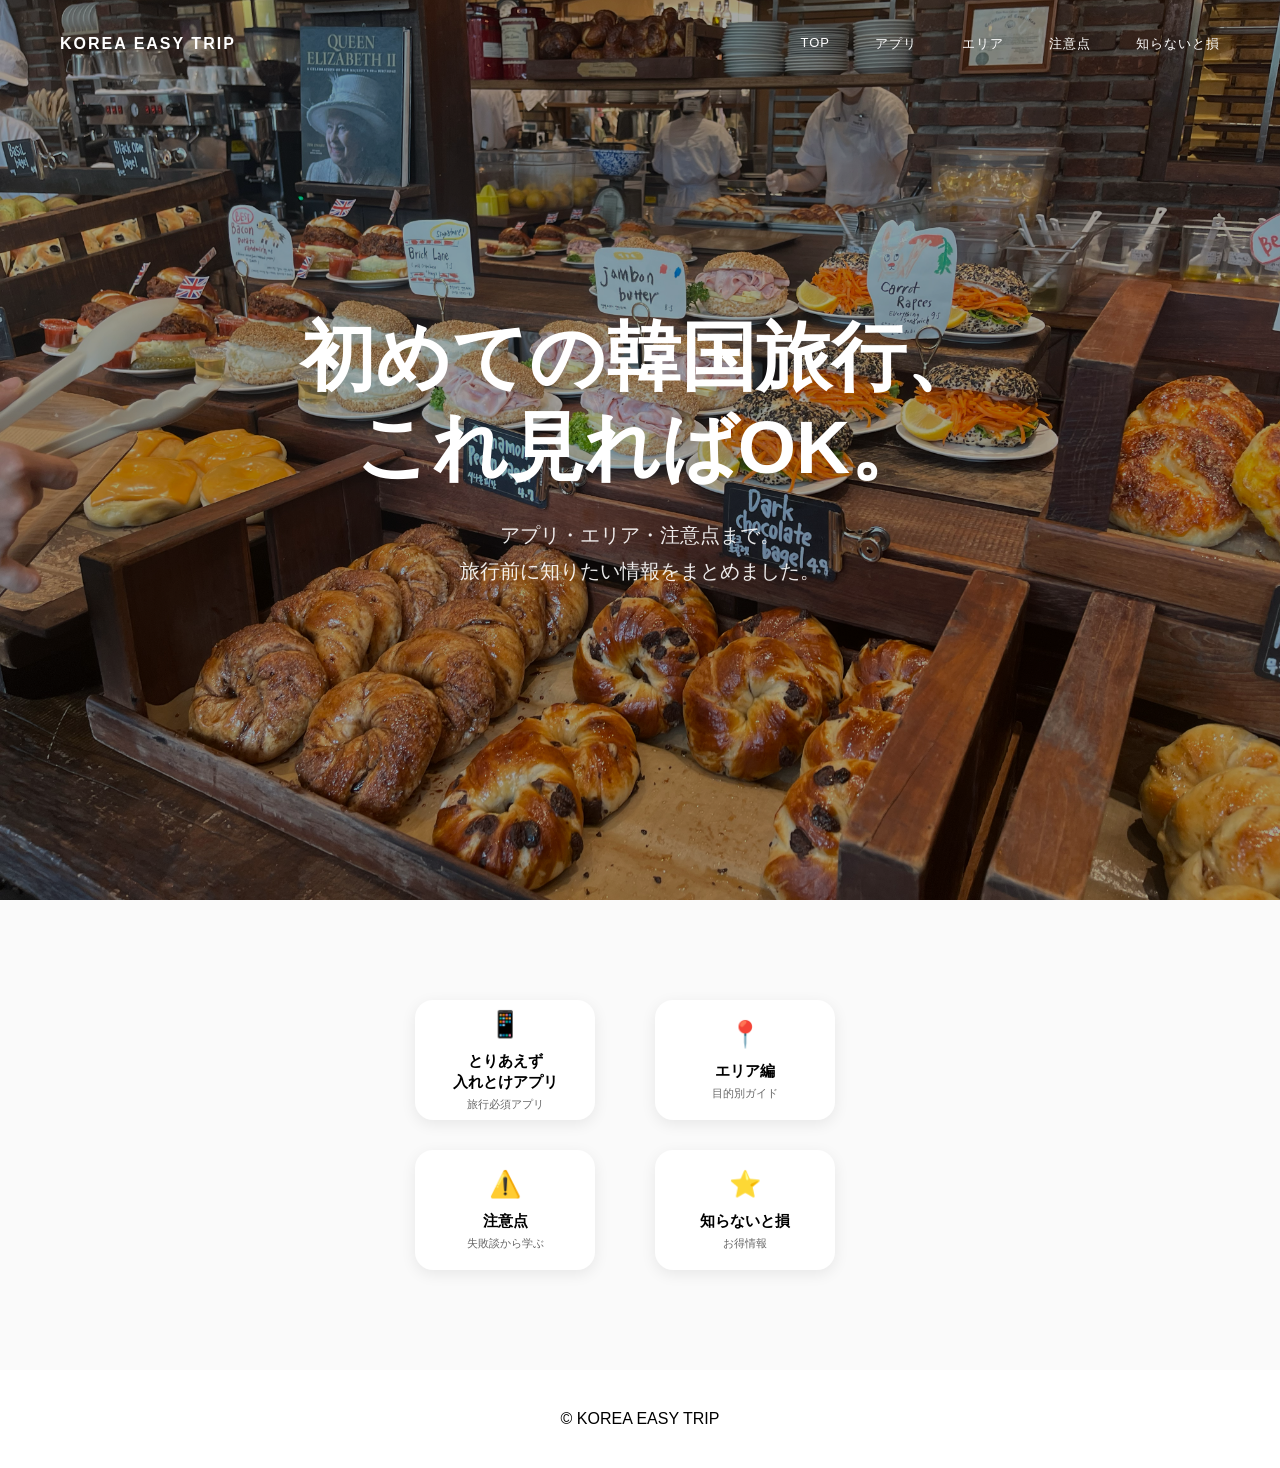
==== index.html @ 43ff1778 "Add files via upload" ====
<!DOCTYPE html>
<html lang="ja">

<head>

<meta charset="UTF-8">

<meta name="viewport"
content="width=device-width, initial-scale=1">

<title>

KOREA EASY TRIP

</title>

<link
rel="stylesheet"
href="style.css">

</head>



<body>



<!-- 上メニュー -->

<header class="top-nav">

<div class="site-logo">

KOREA EASY TRIP

</div>



<nav>

<a href="index.html">

TOP

</a>


<a href="apps.html">

アプリ

</a>


<a href="area.html">

エリア

</a>


<a href="tips.html">

注意点

</a>


<a href="save.html">

知らないと損

</a>


</nav>

</header>





<!-- TOP画像 -->

<section class="hero">

<div class="overlay">


<h1>

初めての韓国旅行、<br>
これ見ればOK。

</h1>



<p class="hero-sub">

アプリ・エリア・注意点まで。<br>

旅行前に知りたい情報をまとめました。

</p>



</div>

</section>





<!-- ボタン -->

<section class="contents">

<div class="menu">



<a href="apps.html">

<div class="card">

<div class="icon">

📱

</div>


<h2>

とりあえず<br>
入れとけアプリ

</h2>


<p>

旅行必須アプリ

</p>

</div>

</a>





<a href="area.html">

<div class="card">

<div class="icon">

📍

</div>


<h2>

エリア編

</h2>


<p>

目的別ガイド

</p>

</div>

</a>





<a href="tips.html">

<div class="card">

<div class="icon">

⚠️

</div>


<h2>

注意点

</h2>


<p>

失敗談から学ぶ

</p>

</div>

</a>





<a href="save.html">

<div class="card">

<div class="icon">

⭐

</div>


<h2>

知らないと損

</h2>


<p>

お得情報

</p>

</div>

</a>



</div>

</section>




<footer>

© KOREA EASY TRIP

</footer>



</body>

</html>
---- style.css ----
/* ===== 全体 ===== */

*{
margin:0;
padding:0;
box-sizing:border-box;
}

body{
font-family:sans-serif;
background:#fafafa;
}

a{
text-decoration:none;
color:black;
}



/* ===== ローディング ===== */

#loading{

position:fixed;

top:0;
left:0;

width:100%;
height:100vh;

background:black;

display:flex;

justify-content:center;
align-items:center;

z-index:9999;

transition:1s;

}

.loaded{

opacity:0;
visibility:hidden;

}

.logo{

color:white;

font-size:60px;

letter-spacing:8px;

animation:fade 2s;

}

@keyframes fade{

0%{
opacity:0;
transform:translateY(30px);
}

100%{
opacity:1;
transform:translateY(0);
}

}



/* ===== TOP ===== */

.hero{

height:100vh;

background-image:
url("images/top.png");

background-size:cover;

background-position:center;

background-repeat:no-repeat;

}



.overlay{

height:100%;

background:
rgba(0,0,0,.35);

display:flex;

flex-direction:column;

justify-content:center;

align-items:center;

}



.overlay h1{

color:white;

font-size:75px;

text-align:center;

line-height:1.2;

}
/* ===== 上メニュー ===== */

.top-nav{

position:absolute;

top:0;
left:0;

width:100%;

padding:35px 60px;

display:flex;

justify-content:space-between;

align-items:center;

z-index:100;

}



/* 左ロゴ */

.site-logo{

color:white;

font-size:16px;

font-weight:600;

letter-spacing:2px;

}



/* 右メニュー */

.top-nav nav{

display:flex;

justify-content:flex-end;

gap:45px;

margin-left:auto;

}



/* メニュー文字 */

.top-nav nav a{

color:white;

font-size:13px;

font-weight:400;

letter-spacing:1px;

transition:.3s;

}



.top-nav nav a:hover{

opacity:.7;

}


.logo{
font-size:18px;
letter-spacing:4px;
}
nav a{
font-size:13px;
}

/* ===== 下のボタン部分 ===== */

.contents{

padding:

100px 0;

background:#fafafa;

}



.menu{

display:grid;

grid-template-columns:
repeat(2,1fr);

gap:30px;

max-width:450px;

margin:0 auto;

}
.hero-sub{

color:white;

font-size:20px;

text-align:center;

margin-top:25px;

line-height:1.8;

opacity:.9;

}


/* ボタン */

.card{

background:white;

width:180px;

height:120px;

border-radius:18px;

display:flex;

flex-direction:column;

justify-content:center;

align-items:center;

box-shadow:
0 4px 15px rgba(0,0,0,.08);

transition:.3s;

}



.card:hover{

transform:
translateY(-5px);

}



.card .icon{

font-size:26px;

margin-bottom:10px;

}



.card h2{

font-size:15px;

font-weight:600;

text-align:center;

line-height:1.4;

}



.card p{

font-size:11px;

color:#666;

margin-top:5px;

}



/* ===== アプリページ ===== */

.app-page{

background:#fafafa;

}



.app-section{

max-width:900px;

margin:50px auto;

padding:30px;

}



.app-section h1{

font-size:42px;

text-align:center;

color:black;

}



.sub{

text-align:center;

color:gray;

margin:

20px 0 50px;

}



.app-card{

background:white;

display:flex;

align-items:center;

justify-content:
space-between;

padding:25px;

margin-bottom:25px;

border-radius:20px;

box-shadow:
0 5px 15px rgba(0,0,0,.08);

}



.app-card img{

width:70px;

height:70px;

object-fit:contain;

}



.app-card h2{

font-size:24px;
text-align:left;
}



.app-card span{

color:red;

font-size:22px;

}

.app-card{

background:white;

display:flex;

align-items:center;

padding:25px;

margin-bottom:25px;

border-radius:20px;

box-shadow:0 5px 15px rgba(0,0,0,.08);

}



/* ロゴ画像 */

.app-card img{

width:70px;

height:70px;

object-fit:contain;

margin-right:30px;

}



/* 文字部分 */

.app-text{

width:300px;

}



.app-text h2{

font-size:24px;

margin-bottom:5px;

}



.app-text p{

font-size:14px;

color:#555;

}

/* ===== エリア・注意点・知らないと損 ===== */

.place{

background:white;

padding:25px;

margin:20px auto;

max-width:800px;

border-radius:20px;

box-shadow:
0 4px 12px rgba(0,0,0,.08);

}



.place h2{

font-size:24px;

margin-bottom:10px;

}



.place p{

color:#444;

font-size:16px;

line-height:1.7;

}



/* ===== footer ===== */

footer{

padding:40px;

text-align:center;

background:white;

}

/* ===== エリア ===== */

.place{

background:white;

padding:30px;

margin-bottom:25px;

border-radius:20px;

box-shadow:
0 5px 15px rgba(0,0,0,.08);

}



.place h2{

font-size:24px;

margin-bottom:10px;

}



.place p{

font-size:16px;

line-height:1.8;

color:#555;

}
.place{

background:white;

padding:30px;

margin-bottom:25px;

border-radius:20px;

box-shadow:
0 5px 15px rgba(0,0,0,.08);

transition:.3s;

}



.place:hover{

transform:
translateY(-5px);

}



.place h2{

font-size:24px;

margin-bottom:10px;

}



.place p{

font-size:15px;

line-height:1.8;

color:#555;

}
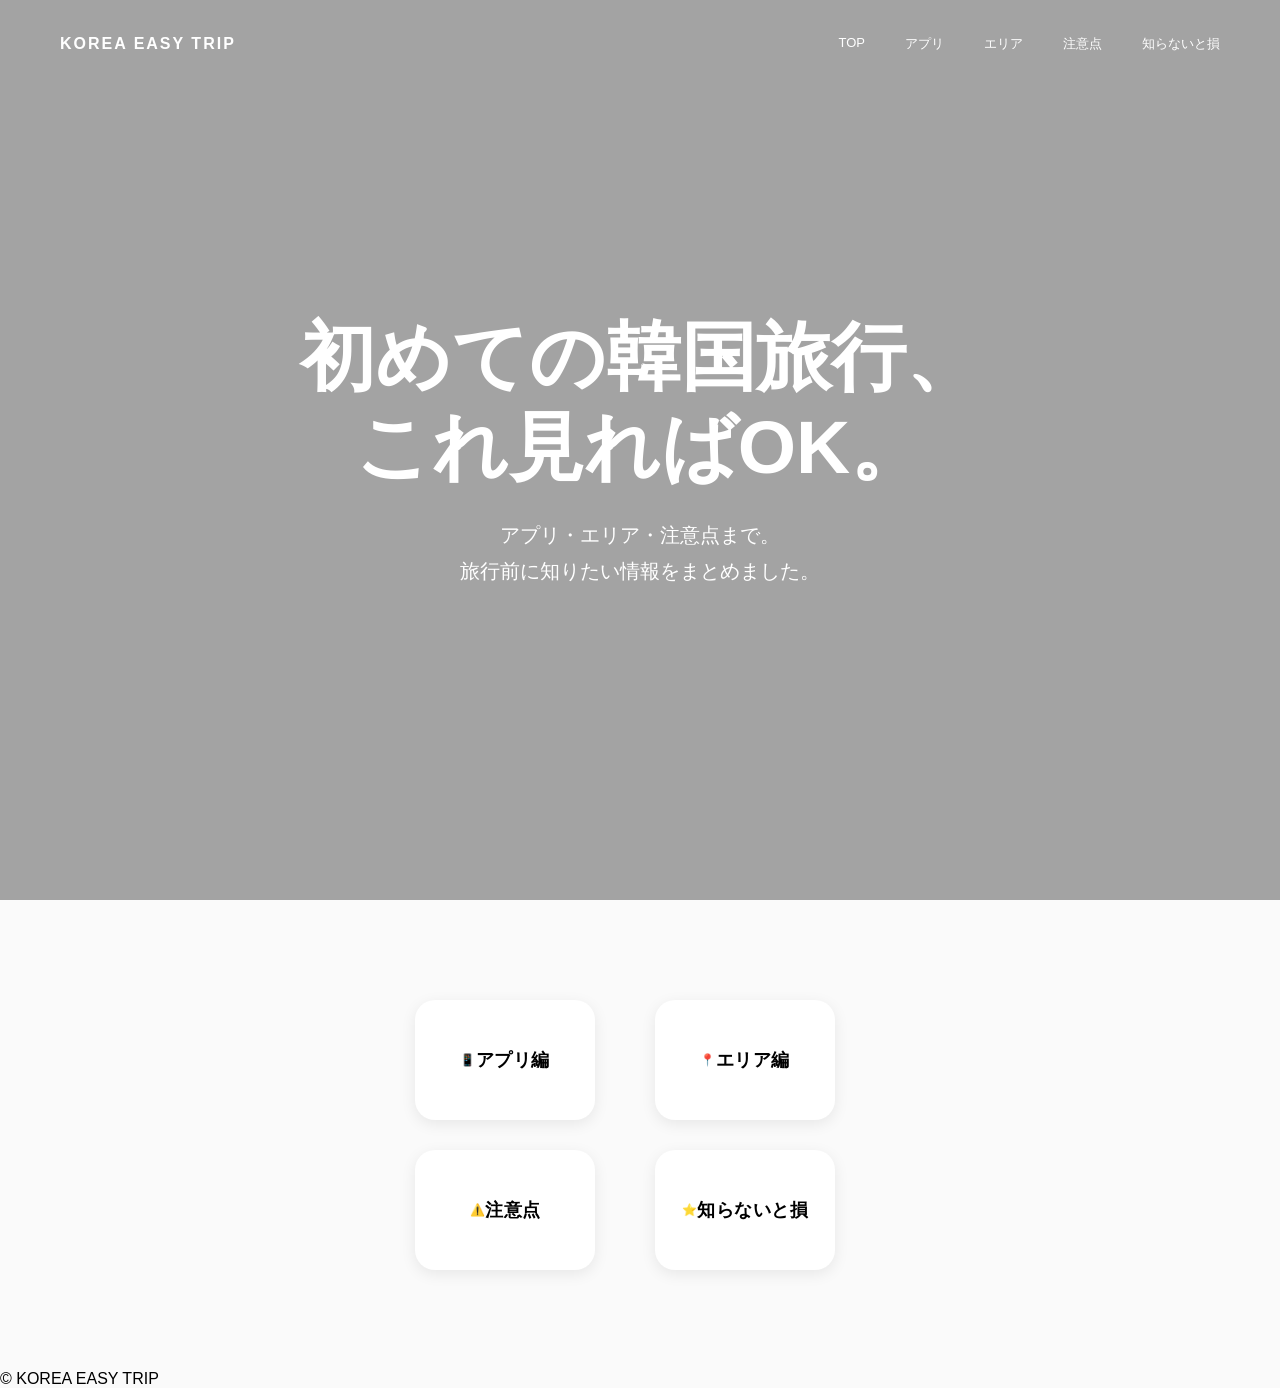
==== commit fffcd65e: "Add files via upload" ====
--- a/index.html
+++ b/index.html
@@ -138,17 +138,11 @@
 
 <h2>
 
-とりあえず<br>
-入れとけアプリ
-
-</h2>
-
-
-<p>
-
-旅行必須アプリ
-
-</p>
+アプリ編
+
+</h2>
+
+
 
 </div>
 
@@ -176,12 +170,6 @@
 </h2>
 
 
-<p>
-
-目的別ガイド
-
-</p>
-
 </div>
 
 </a>
@@ -208,11 +196,6 @@
 </h2>
 
 
-<p>
-
-失敗談から学ぶ
-
-</p>
 
 </div>
 
@@ -239,13 +222,6 @@
 
 </h2>
 
-
-<p>
-
-お得情報
-
-</p>
-
 </div>
 
 </a>
--- a/style.css
+++ b/style.css
@@ -18,184 +18,127 @@
 
 
 
-/* ===== ローディング ===== */
-
-#loading{
-
-position:fixed;
+/* ===== TOP ===== */
+
+.hero{
+
+height:100vh;
+
+background-image:
+url("images/top.png");
+
+background-size:cover;
+
+background-position:center;
+
+background-repeat:no-repeat;
+
+}
+
+
+
+.overlay{
+
+height:100%;
+
+background:
+rgba(0,0,0,.35);
+
+display:flex;
+
+flex-direction:column;
+
+justify-content:center;
+
+align-items:center;
+
+}
+
+
+
+.overlay h1{
+
+color:white;
+
+font-size:75px;
+
+text-align:center;
+
+line-height:1.2;
+
+}
+
+
+
+.hero-sub{
+
+color:white;
+
+font-size:20px;
+
+margin-top:25px;
+
+text-align:center;
+
+line-height:1.8;
+
+}
+
+
+
+/* ===== 上メニュー ===== */
+
+.top-nav{
+
+position:absolute;
 
 top:0;
 left:0;
 
 width:100%;
-height:100vh;
-
-background:black;
+
+padding:35px 60px;
 
 display:flex;
 
-justify-content:center;
+justify-content:space-between;
+
 align-items:center;
 
-z-index:9999;
-
-transition:1s;
-
-}
-
-.loaded{
-
-opacity:0;
-visibility:hidden;
-
-}
-
-.logo{
+}
+
+
+
+.site-logo{
 
 color:white;
 
-font-size:60px;
-
-letter-spacing:8px;
-
-animation:fade 2s;
-
-}
-
-@keyframes fade{
-
-0%{
-opacity:0;
-transform:translateY(30px);
-}
-
-100%{
-opacity:1;
-transform:translateY(0);
-}
-
-}
-
-
-
-/* ===== TOP ===== */
-
-.hero{
-
-height:100vh;
-
-background-image:
-url("images/top.png");
-
-background-size:cover;
-
-background-position:center;
-
-background-repeat:no-repeat;
-
-}
-
-
-
-.overlay{
-
-height:100%;
-
-background:
-rgba(0,0,0,.35);
+font-size:16px;
+
+font-weight:600;
+
+letter-spacing:2px;
+
+}
+
+
+
+.top-nav nav{
 
 display:flex;
 
-flex-direction:column;
-
-justify-content:center;
-
-align-items:center;
-
-}
-
-
-
-.overlay h1{
+gap:40px;
+
+}
+
+
+
+.top-nav nav a{
 
 color:white;
 
-font-size:75px;
-
-text-align:center;
-
-line-height:1.2;
-
-}
-/* ===== 上メニュー ===== */
-
-.top-nav{
-
-position:absolute;
-
-top:0;
-left:0;
-
-width:100%;
-
-padding:35px 60px;
-
-display:flex;
-
-justify-content:space-between;
-
-align-items:center;
-
-z-index:100;
-
-}
-
-
-
-/* 左ロゴ */
-
-.site-logo{
-
-color:white;
-
-font-size:16px;
-
-font-weight:600;
-
-letter-spacing:2px;
-
-}
-
-
-
-/* 右メニュー */
-
-.top-nav nav{
-
-display:flex;
-
-justify-content:flex-end;
-
-gap:45px;
-
-margin-left:auto;
-
-}
-
-
-
-/* メニュー文字 */
-
-.top-nav nav a{
-
-color:white;
-
 font-size:13px;
 
-font-weight:400;
-
-letter-spacing:1px;
-
 transition:.3s;
 
 }
@@ -209,23 +152,12 @@
 }
 
 
-.logo{
-font-size:18px;
-letter-spacing:4px;
-}
-nav a{
-font-size:13px;
-}
-
-/* ===== 下のボタン部分 ===== */
+
+/* ===== TOPボタン ===== */
 
 .contents{
 
-padding:
-
-100px 0;
-
-background:#fafafa;
+padding:100px 0;
 
 }
 
@@ -242,45 +174,37 @@
 
 max-width:450px;
 
-margin:0 auto;
-
-}
-.hero-sub{
-
-color:white;
-
-font-size:20px;
+margin:auto;
+
+}
+
+
+
+.card{
+
+background:white;
+
+width:180px;
+
+height:120px;
+
+border-radius:20px;
+
+display:flex;
+
+justify-content:center;
+
+align-items:center;
 
 text-align:center;
 
-margin-top:25px;
-
-line-height:1.8;
-
-opacity:.9;
-
-}
-
-
-/* ボタン */
-
-.card{
-
-background:white;
-
-width:180px;
-
-height:120px;
-
-border-radius:18px;
-
-display:flex;
-
-flex-direction:column;
-
-justify-content:center;
-
-align-items:center;
+font-size:12px;
+
+font-weight:500;
+
+line-height:1.5;
+
+letter-spacing:.5px;
 
 box-shadow:
 0 4px 15px rgba(0,0,0,.08);
@@ -300,9 +224,41 @@
 
 
 
-.card .icon{
-
-font-size:26px;
+/* ===== ページ共通 ===== */
+
+.top{
+
+padding:30px;
+
+}
+
+
+
+.top a{
+
+font-size:16px;
+
+}
+
+
+
+.app-section{
+
+max-width:900px;
+
+margin:40px auto;
+
+padding:30px;
+
+}
+
+
+
+.app-section h1{
+
+font-size:42px;
+
+text-align:left;
 
 margin-bottom:10px;
 
@@ -310,79 +266,17 @@
 
 
 
-.card h2{
-
-font-size:15px;
-
-font-weight:600;
-
-text-align:center;
-
-line-height:1.4;
-
-}
-
-
-
-.card p{
-
-font-size:11px;
-
-color:#666;
-
-margin-top:5px;
-
-}
-
-
-
-/* ===== アプリページ ===== */
-
-.app-page{
-
-background:#fafafa;
-
-}
-
-
-
-.app-section{
-
-max-width:900px;
-
-margin:50px auto;
-
-padding:30px;
-
-}
-
-
-
-.app-section h1{
-
-font-size:42px;
-
-text-align:center;
-
-color:black;
-
-}
-
-
-
 .sub{
 
-text-align:center;
-
 color:gray;
 
-margin:
-
-20px 0 50px;
-
-}
-
-
+margin-bottom:50px;
+
+}
+
+
+
+/* ===== アプリ ===== */
 
 .app-card{
 
@@ -416,146 +310,53 @@
 
 object-fit:contain;
 
-}
-
-
-
-.app-card h2{
+margin-right:30px;
+
+}
+
+
+
+.app-text{
+
+width:350px;
+
+}
+
+
+
+.app-text h2{
 
 font-size:24px;
-text-align:left;
+
+margin-bottom:8px;
+
+}
+
+
+
+.app-text p{
+
+font-size:14px;
+
+line-height:1.7;
+
+color:#555;
+
 }
 
 
 
 .app-card span{
 
+font-size:22px;
+
 color:red;
 
-font-size:22px;
-
-}
-
-.app-card{
-
-background:white;
-
-display:flex;
-
-align-items:center;
-
-padding:25px;
-
-margin-bottom:25px;
-
-border-radius:20px;
-
-box-shadow:0 5px 15px rgba(0,0,0,.08);
-
-}
-
-
-
-/* ロゴ画像 */
-
-.app-card img{
-
-width:70px;
-
-height:70px;
-
-object-fit:contain;
-
-margin-right:30px;
-
-}
-
-
-
-/* 文字部分 */
-
-.app-text{
-
-width:300px;
-
-}
-
-
-
-.app-text h2{
-
-font-size:24px;
-
-margin-bottom:5px;
-
-}
-
-
-
-.app-text p{
-
-font-size:14px;
-
-color:#555;
-
-}
-
-/* ===== エリア・注意点・知らないと損 ===== */
-
-.place{
-
-background:white;
-
-padding:25px;
-
-margin:20px auto;
-
-max-width:800px;
-
-border-radius:20px;
-
-box-shadow:
-0 4px 12px rgba(0,0,0,.08);
-
-}
-
-
-
-.place h2{
-
-font-size:24px;
-
-margin-bottom:10px;
-
-}
-
-
-
-.place p{
-
-color:#444;
-
-font-size:16px;
-
-line-height:1.7;
-
-}
-
-
-
-/* ===== footer ===== */
-
-footer{
-
-padding:40px;
-
-text-align:center;
-
-background:white;
-
-}
-
-/* ===== エリア ===== */
+}
+
+
+
+/* ===== エリア・スポット ===== */
 
 .place{
 
@@ -570,15 +371,26 @@
 box-shadow:
 0 5px 15px rgba(0,0,0,.08);
 
+transition:.3s;
+
+}
+
+
+
+.place:hover{
+
+transform:
+translateY(-5px);
+
 }
 
 
 
 .place h2{
 
-font-size:24px;
-
-margin-bottom:10px;
+font-size:26px;
+
+margin-bottom:15px;
 
 }
 
@@ -586,18 +398,78 @@
 
 .place p{
 
-font-size:16px;
+font-size:15px;
 
 line-height:1.8;
 
 color:#555;
 
 }
-.place{
+
+
+
+
+/* ===== 写真 ===== */
+
+.spot-img{
+
+width:220px;
+/* 少し大きく */
+
+height:160px;
+
+object-fit:cover;
+
+border-radius:15px;
+
+margin:
+15px 15px 0 0;
+
+display:inline-block;
+
+transition:.3s;
+
+}
+
+
+
+.spot-img:hover{
+
+transform:
+scale(1.03);
+
+}
+.map-link{
+
+color:#2db400;
+/* Naverっぽい緑 */
+
+font-weight:600;
+
+}
+
+
+
+.map-link:hover{
+
+text-decoration:underline;
+
+}
+
+/* ===== アプリ ===== */
+
+.app-card{
 
 background:white;
 
-padding:30px;
+display:flex;
+
+align-items:center;
+
+justify-content:
+space-between;
+
+padding:25px;
 
 margin-bottom:25px;
 
@@ -606,37 +478,61 @@
 box-shadow:
 0 5px 15px rgba(0,0,0,.08);
 
-transition:.3s;
-
-}
-
-
-
-.place:hover{
-
-transform:
-translateY(-5px);
-
-}
-
-
-
-.place h2{
+}
+
+
+
+.app-card img{
+
+width:70px;
+
+height:70px;
+
+object-fit:contain;
+
+margin-right:30px;
+
+}
+
+
+
+.app-text{
+
+width:350px;
+
+}
+
+
+
+.app-text h2{
 
 font-size:24px;
 
-margin-bottom:10px;
-
-}
-
-
-
-.place p{
-
-font-size:15px;
-
-line-height:1.8;
+margin-bottom:8px;
+
+}
+
+
+
+.app-text p{
+
+font-size:14px;
+
+line-height:1.7;
 
 color:#555;
 
-}+}
+
+
+
+.app-card span{
+
+font-size:22px;
+
+color:red;
+
+}
+
+
+
